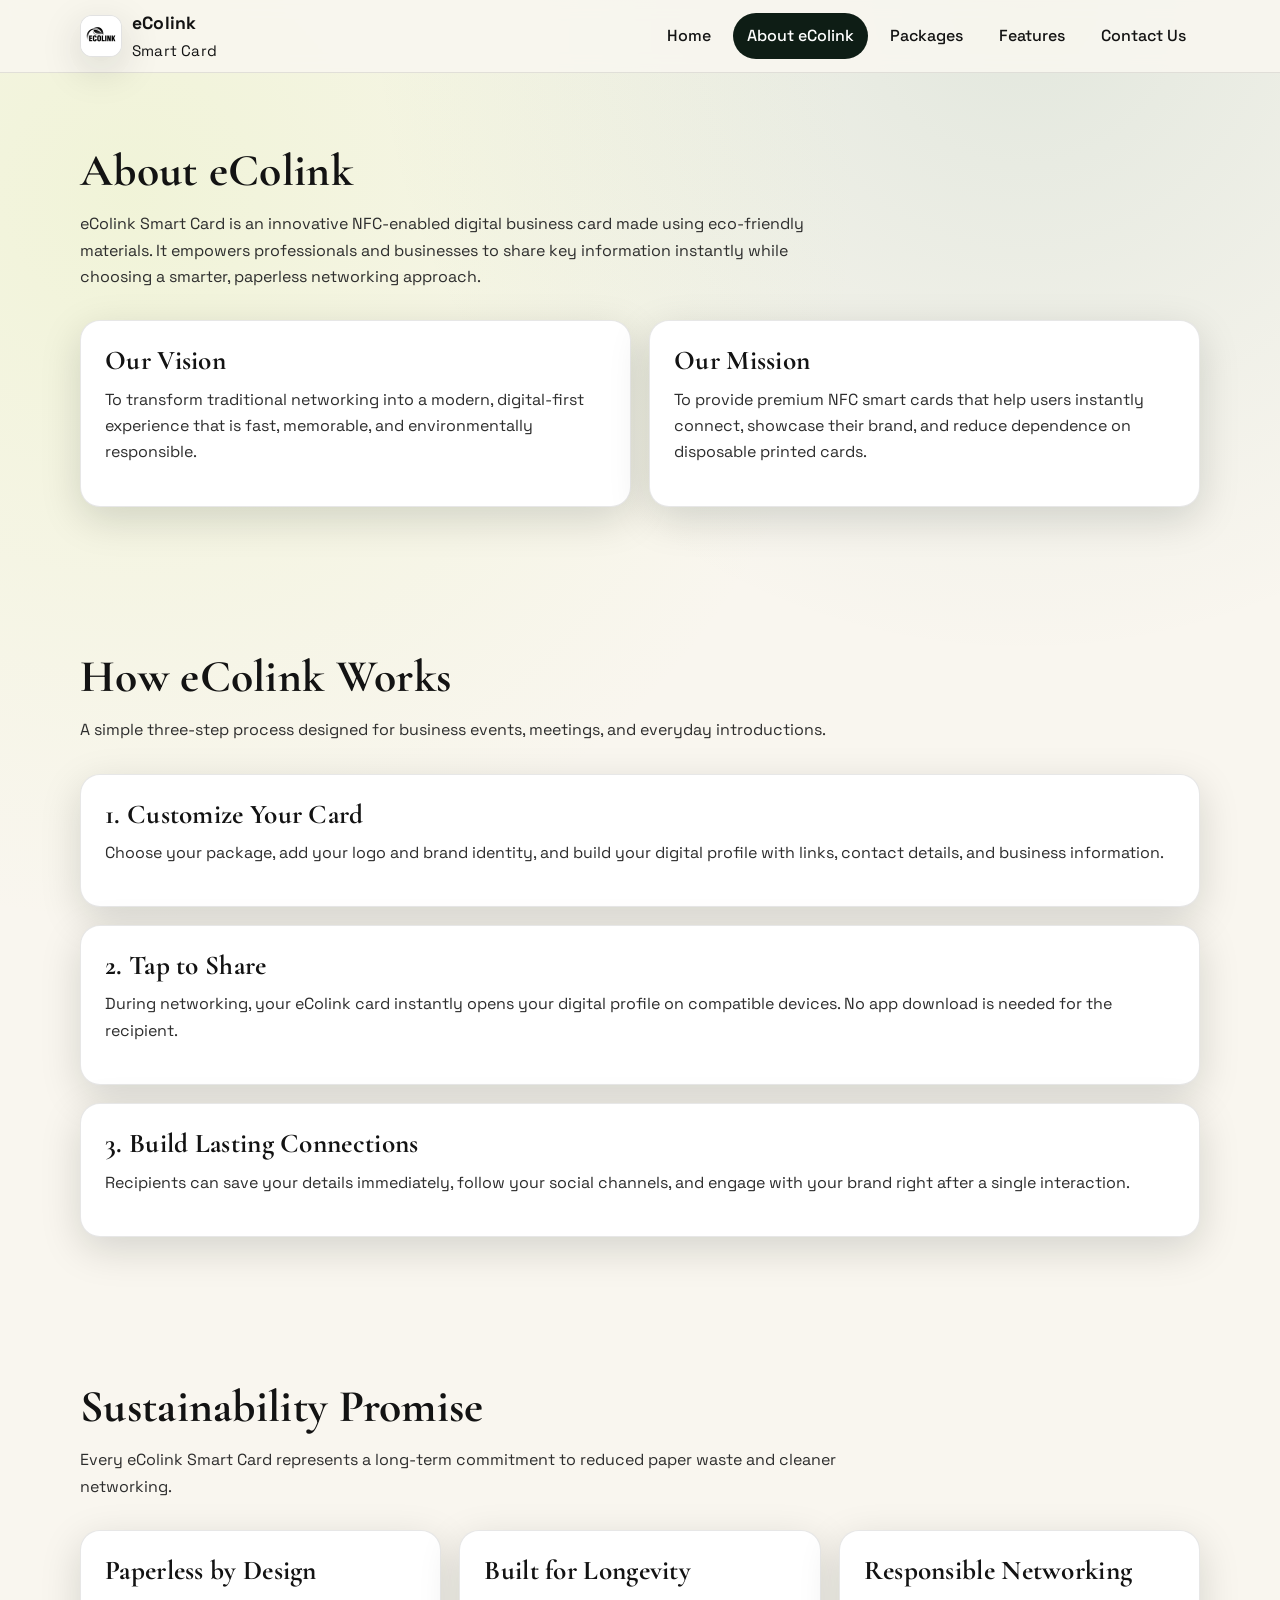
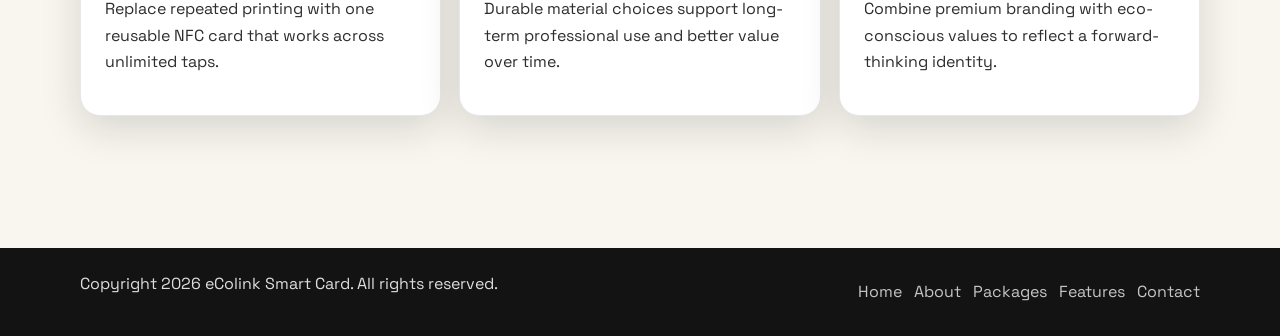
==== about.html @ d2e942c2 "Initial eColink Smart Card website" ====
<!doctype html>
<html lang="en">
<head>
  <meta charset="UTF-8">
  <meta name="viewport" content="width=device-width, initial-scale=1.0">
  <title>About eColink Smart Card</title>
  <meta name="description" content="Learn how eColink Smart Card combines NFC innovation, professional branding, and eco-conscious design.">
  <link rel="preconnect" href="https://fonts.googleapis.com">
  <link rel="preconnect" href="https://fonts.gstatic.com" crossorigin>
  <link href="https://fonts.googleapis.com/css2?family=Cormorant+Garamond:wght@500;600;700&family=Space+Grotesk:wght@400;500;600;700&display=swap" rel="stylesheet">
  <link rel="stylesheet" href="styles.css">
  <script src="script.js" defer></script>
</head>
<body data-page="about">
  <header class="site-header">
    <div class="container nav-wrap">
      <a class="brand" href="index.html">
        <img class="brand-mark" src="images/Logo.jpeg" alt="eColink logo">
        <span class="brand-text"><strong>eColink</strong> Smart Card</span>
      </a>
      <button class="menu-toggle" type="button" aria-expanded="false" aria-controls="site-nav">Menu</button>
      <nav class="site-nav" id="site-nav" aria-label="Main navigation">
        <a href="index.html" data-page-link="home">Home</a>
        <a href="about.html" data-page-link="about">About eColink</a>
        <a href="packages.html" data-page-link="packages">Packages</a>
        <a href="features.html" data-page-link="features">Features</a>
        <a href="contact.html" data-page-link="contact">Contact Us</a>
      </nav>
    </div>
  </header>

  <main>
    <section class="section">
      <div class="container">
        <h1 class="section-title reveal">About eColink</h1>
        <p class="section-subtitle reveal">
          eColink Smart Card is an innovative NFC-enabled digital business card made using eco-friendly materials.
          It empowers professionals and businesses to share key information instantly while choosing a smarter,
          paperless networking approach.
        </p>

        <div class="grid grid-2 stagger">
          <article class="info-card">
            <h3>Our Vision</h3>
            <p>
              To transform traditional networking into a modern, digital-first experience that is fast,
              memorable, and environmentally responsible.
            </p>
          </article>
          <article class="info-card">
            <h3>Our Mission</h3>
            <p>
              To provide premium NFC smart cards that help users instantly connect, showcase their brand,
              and reduce dependence on disposable printed cards.
            </p>
          </article>
        </div>
      </div>
    </section>

    <section class="section">
      <div class="container">
        <h2 class="section-title reveal">How eColink Works</h2>
        <p class="section-subtitle reveal">
          A simple three-step process designed for business events, meetings, and everyday introductions.
        </p>
        <div class="grid stagger">
          <article class="panel">
            <h3>1. Customize Your Card</h3>
            <p>
              Choose your package, add your logo and brand identity, and build your digital profile with links,
              contact details, and business information.
            </p>
          </article>
          <article class="panel">
            <h3>2. Tap to Share</h3>
            <p>
              During networking, your eColink card instantly opens your digital profile on compatible devices.
              No app download is needed for the recipient.
            </p>
          </article>
          <article class="panel">
            <h3>3. Build Lasting Connections</h3>
            <p>
              Recipients can save your details immediately, follow your social channels, and engage with your
              brand right after a single interaction.
            </p>
          </article>
        </div>
      </div>
    </section>

    <section class="section">
      <div class="container">
        <h2 class="section-title reveal">Sustainability Promise</h2>
        <p class="section-subtitle reveal">
          Every eColink Smart Card represents a long-term commitment to reduced paper waste and cleaner networking.
        </p>
        <div class="grid grid-3 stagger">
          <article class="value-card">
            <h3>Paperless by Design</h3>
            <p>Replace repeated printing with one reusable NFC card that works across unlimited taps.</p>
          </article>
          <article class="value-card">
            <h3>Built for Longevity</h3>
            <p>Durable material choices support long-term professional use and better value over time.</p>
          </article>
          <article class="value-card">
            <h3>Responsible Networking</h3>
            <p>Combine premium branding with eco-conscious values to reflect a forward-thinking identity.</p>
          </article>
        </div>
      </div>
    </section>
  </main>

  <footer class="site-footer">
    <div class="container footer-inner">
      <p>Copyright <span data-year></span> eColink Smart Card. All rights reserved.</p>
      <nav class="footer-nav" aria-label="Footer links">
        <a href="index.html">Home</a>
        <a href="about.html">About</a>
        <a href="packages.html">Packages</a>
        <a href="features.html">Features</a>
        <a href="contact.html">Contact</a>
      </nav>
    </div>
  </footer>
</body>
</html>
---- styles.css ----
:root {
  --forest-900: #0e1d15;
  --forest-800: #143025;
  --forest-700: #1f4b37;
  --forest-500: #3e7d5f;
  --sage-300: #b8d1b9;
  --cream-100: #f9f6ef;
  --cream-200: #f2ebdd;
  --charcoal-900: #131313;
  --charcoal-700: #2d2d2d;
  --wood-500: #8a5a34;
  --wood-400: #b17a4a;
  --wood-300: #d1a471;
  --leaf-accent: #cae86f;
  --white: #ffffff;
  --shadow-soft: 0 12px 40px rgba(10, 20, 15, 0.15);
  --shadow-strong: 0 18px 48px rgba(10, 20, 15, 0.3);
  --radius-lg: 20px;
  --radius-md: 14px;
  --radius-sm: 10px;
}

* {
  box-sizing: border-box;
}

html,
body {
  margin: 0;
  padding: 0;
  scroll-behavior: smooth;
}

body {
  font-family: "Space Grotesk", "Segoe UI", Tahoma, sans-serif;
  color: var(--charcoal-900);
  line-height: 1.65;
  background:
    radial-gradient(circle at 10% 10%, rgba(202, 232, 111, 0.18), transparent 35%),
    radial-gradient(circle at 80% 0%, rgba(62, 125, 95, 0.12), transparent 30%),
    var(--cream-100);
}

h1,
h2,
h3,
h4 {
  font-family: "Cormorant Garamond", Georgia, serif;
  letter-spacing: 0.3px;
  margin: 0 0 0.6rem;
  line-height: 1.15;
}

p {
  margin: 0 0 1rem;
}

a {
  color: inherit;
  text-decoration: none;
}

img {
  max-width: 100%;
  display: block;
}

.container {
  width: min(1120px, 92vw);
  margin: 0 auto;
}

.section {
  padding: 72px 0;
}

.section-title {
  font-size: clamp(2rem, 1.4rem + 1.8vw, 3rem);
  margin-bottom: 14px;
}

.section-subtitle {
  max-width: 760px;
  color: var(--charcoal-700);
  margin-bottom: 30px;
}

.wood-grain {
  background:
    linear-gradient(120deg, rgba(255, 255, 255, 0.12), rgba(255, 255, 255, 0)),
    repeating-linear-gradient(
      14deg,
      rgba(110, 68, 38, 0.35) 0,
      rgba(110, 68, 38, 0.35) 2px,
      rgba(146, 97, 55, 0.2) 2px,
      rgba(146, 97, 55, 0.2) 6px
    ),
    linear-gradient(130deg, var(--wood-500), var(--wood-300));
}

.site-header {
  position: sticky;
  top: 0;
  z-index: 100;
  -webkit-backdrop-filter: blur(8px);
  backdrop-filter: blur(8px);
  background: rgba(249, 246, 239, 0.88);
  border-bottom: 1px solid rgba(19, 19, 19, 0.1);
}

.nav-wrap {
  display: flex;
  align-items: center;
  justify-content: space-between;
  min-height: 72px;
  gap: 16px;
}

.brand {
  display: inline-flex;
  align-items: center;
  gap: 10px;
  min-width: 0;
}

.brand-mark {
  display: block;
  width: 42px;
  height: 42px;
  object-fit: cover;
  border-radius: 12px;
  border: 1px solid rgba(19, 19, 19, 0.12);
  background: var(--white);
  box-shadow: var(--shadow-soft);
}

.brand-text {
  font-size: 0.95rem;
  letter-spacing: 0.2px;
}

.brand-text strong {
  display: block;
  font-size: 1.1rem;
}

.menu-toggle {
  border: 1px solid rgba(19, 19, 19, 0.2);
  background: var(--white);
  border-radius: 999px;
  padding: 9px 14px;
  font-weight: 600;
  display: none;
}

.site-nav {
  display: flex;
  align-items: center;
  gap: 8px;
}

.site-nav a {
  padding: 10px 14px;
  border-radius: 999px;
  font-weight: 500;
  transition: background-color 0.2s ease, color 0.2s ease;
}

.site-nav a:hover,
.site-nav a.is-active {
  background: var(--forest-900);
  color: var(--white);
}

.hero {
  position: relative;
  overflow: hidden;
  padding: 96px 0 80px;
}

.hero::before {
  content: "";
  position: absolute;
  inset: 8% -15% auto;
  height: 380px;
  background: radial-gradient(circle, rgba(202, 232, 111, 0.28), rgba(202, 232, 111, 0));
  pointer-events: none;
}

.hero-grid {
  position: relative;
  z-index: 1;
  display: grid;
  grid-template-columns: 1.1fr 0.9fr;
  gap: 40px;
  align-items: center;
}

.badge {
  display: inline-flex;
  gap: 8px;
  align-items: center;
  border: 1px solid rgba(19, 19, 19, 0.2);
  border-radius: 999px;
  padding: 7px 14px;
  background: rgba(255, 255, 255, 0.8);
  font-size: 0.82rem;
  letter-spacing: 0.5px;
  text-transform: uppercase;
}

.hero h1 {
  font-size: clamp(2.8rem, 2rem + 2.6vw, 4.8rem);
  margin: 16px 0 16px;
}

.hero p {
  max-width: 58ch;
  color: var(--charcoal-700);
}

.hero-points {
  display: flex;
  flex-wrap: wrap;
  gap: 10px;
  margin: 22px 0 28px;
  padding: 0;
  list-style: none;
}

.hero-points li {
  background: var(--white);
  border: 1px solid rgba(19, 19, 19, 0.13);
  border-radius: 999px;
  padding: 10px 14px;
  font-size: 0.9rem;
}

.hero-actions {
  display: flex;
  flex-wrap: wrap;
  gap: 12px;
}

.btn {
  display: inline-flex;
  align-items: center;
  justify-content: center;
  min-height: 46px;
  border-radius: 999px;
  padding: 0 22px;
  font-weight: 700;
  font-size: 0.95rem;
  border: 1px solid transparent;
  transition: transform 0.2s ease, box-shadow 0.2s ease, background-color 0.2s ease;
}

.btn:hover {
  transform: translateY(-2px);
}

.btn-primary {
  background: linear-gradient(135deg, var(--forest-700), var(--forest-900));
  color: var(--white);
  box-shadow: var(--shadow-soft);
}

.btn-secondary {
  background: var(--white);
  border-color: rgba(19, 19, 19, 0.22);
}

.hero-card-wrap {
  perspective: 1100px;
}

.hero-card {
  position: relative;
  margin-left: auto;
  width: min(460px, 92%);
  border-radius: 22px;
  padding: 26px;
  color: var(--white);
  transform: rotateY(-10deg) rotateX(5deg);
  box-shadow: var(--shadow-strong);
  overflow: hidden;
}

.hero-card::after {
  content: "";
  position: absolute;
  width: 170px;
  height: 170px;
  border-radius: 50%;
  background: rgba(255, 255, 255, 0.18);
  top: -65px;
  right: -40px;
}

.hero-card h3 {
  font-size: 2rem;
}

.hero-card p {
  color: rgba(255, 255, 255, 0.9);
}

.hero-card .chip {
  margin-top: 22px;
  display: inline-block;
  border: 1px solid rgba(255, 255, 255, 0.45);
  border-radius: 999px;
  padding: 7px 12px;
  font-size: 0.78rem;
  letter-spacing: 1px;
  text-transform: uppercase;
}

.grid {
  display: grid;
  gap: 18px;
}

.grid-2 {
  grid-template-columns: repeat(2, minmax(0, 1fr));
}

.grid-3 {
  grid-template-columns: repeat(3, minmax(0, 1fr));
}

.feature-card,
.value-card,
.package-card,
.info-card,
.panel {
  background: var(--white);
  border: 1px solid rgba(19, 19, 19, 0.1);
  border-radius: var(--radius-lg);
  padding: 24px;
  box-shadow: var(--shadow-soft);
}

.feature-card h3,
.value-card h3,
.package-card h3,
.info-card h3,
.panel h3 {
  font-size: 1.7rem;
  margin-bottom: 10px;
}

.feature-card p,
.value-card p,
.package-card p,
.info-card p,
.panel p {
  color: var(--charcoal-700);
}

.feature-tag {
  display: inline-block;
  margin-bottom: 14px;
  background: var(--cream-200);
  border-radius: 999px;
  padding: 5px 12px;
  font-size: 0.76rem;
  text-transform: uppercase;
  letter-spacing: 1px;
}

.package-card {
  position: relative;
}

.package-card.highlight {
  background: linear-gradient(165deg, rgba(31, 75, 55, 0.07), rgba(202, 232, 111, 0.16));
  border-color: rgba(31, 75, 55, 0.35);
}

.package-card .price {
  font-size: clamp(2rem, 1.6rem + 1.2vw, 2.8rem);
  font-family: "Cormorant Garamond", Georgia, serif;
  margin-bottom: 14px;
}

.package-card ul,
.check-list {
  margin: 0;
  padding-left: 18px;
}

.package-card li,
.check-list li {
  margin-bottom: 8px;
}

.price-note {
  font-size: 0.86rem;
  color: var(--charcoal-700);
  margin-top: 12px;
}

.why-grid {
  display: grid;
  grid-template-columns: 1.1fr 0.9fr;
  gap: 24px;
  align-items: stretch;
}

.accent-panel {
  background:
    radial-gradient(circle at 70% 20%, rgba(202, 232, 111, 0.25), transparent 40%),
    linear-gradient(140deg, var(--forest-900), var(--forest-700));
  color: var(--white);
}

.accent-panel p {
  color: rgba(255, 255, 255, 0.92);
}

.accent-panel .btn-secondary {
  background: rgba(255, 255, 255, 0.12);
  border-color: rgba(255, 255, 255, 0.42);
  color: var(--white);
}

.panel-wood-contrast {
  color: var(--white);
}

.panel-wood-contrast p {
  color: rgba(255, 255, 255, 0.92);
}

.panel-wood-contrast .btn {
  margin-top: 10px;
}

.contact-button-note {
  margin-top: 16px;
}

.compare-table {
  width: 100%;
  border-collapse: collapse;
  overflow: hidden;
  border-radius: var(--radius-md);
  border: 1px solid rgba(19, 19, 19, 0.12);
  background: var(--white);
  box-shadow: var(--shadow-soft);
}

.compare-table th,
.compare-table td {
  padding: 14px;
  text-align: left;
  border-bottom: 1px solid rgba(19, 19, 19, 0.08);
}

.compare-table th {
  background: var(--forest-900);
  color: var(--white);
  font-family: "Space Grotesk", sans-serif;
  font-size: 0.92rem;
}

.compare-table tr:last-child td {
  border-bottom: none;
}

.form-layout {
  display: grid;
  grid-template-columns: 1fr 0.95fr;
  gap: 26px;
}

.contact-list {
  list-style: none;
  margin: 16px 0 0;
  padding: 0;
}

.contact-list li {
  margin-bottom: 10px;
}

form {
  display: grid;
  gap: 14px;
}

.form-row {
  display: grid;
  gap: 6px;
}

label {
  font-size: 0.9rem;
  font-weight: 600;
}

input,
select,
textarea {
  font: inherit;
  border: 1px solid rgba(19, 19, 19, 0.2);
  border-radius: 10px;
  padding: 11px 12px;
  background: #fff;
}

input:focus,
select:focus,
textarea:focus {
  border-color: var(--forest-700);
  outline: 2px solid rgba(31, 75, 55, 0.14);
  outline-offset: 1px;
}

textarea {
  min-height: 120px;
  resize: vertical;
}

.form-message {
  margin-top: 6px;
  font-size: 0.9rem;
  color: var(--forest-700);
  min-height: 1.2em;
}

.site-footer {
  background: var(--charcoal-900);
  color: rgba(255, 255, 255, 0.86);
  margin-top: 60px;
}

.footer-inner {
  min-height: 88px;
  display: flex;
  align-items: center;
  justify-content: space-between;
  gap: 16px;
  flex-wrap: wrap;
}

.footer-nav {
  display: flex;
  flex-wrap: wrap;
  gap: 12px;
}

.footer-nav a {
  opacity: 0.88;
}

.footer-nav a:hover {
  opacity: 1;
}

.reveal {
  opacity: 0;
  transform: translateY(20px);
  transition: opacity 0.6s ease, transform 0.6s ease;
}

.reveal.in-view {
  opacity: 1;
  transform: translateY(0);
}

.stagger > * {
  opacity: 0;
  transform: translateY(16px);
  transition: opacity 0.5s ease, transform 0.5s ease;
}

.stagger.in-view > * {
  opacity: 1;
  transform: translateY(0);
}

.stagger.in-view > *:nth-child(2) {
  transition-delay: 0.08s;
}

.stagger.in-view > *:nth-child(3) {
  transition-delay: 0.16s;
}

.stagger.in-view > *:nth-child(4) {
  transition-delay: 0.24s;
}

@media (max-width: 960px) {
  .hero-grid,
  .why-grid,
  .form-layout,
  .grid-3 {
    grid-template-columns: 1fr;
  }

  .hero-card {
    margin: 0;
    width: 100%;
    transform: none;
  }

  .section {
    padding: 60px 0;
  }
}

@media (max-width: 760px) {
  .menu-toggle {
    display: inline-flex;
  }

  .site-nav {
    position: absolute;
    top: 72px;
    right: 4vw;
    left: 4vw;
    background: var(--white);
    border: 1px solid rgba(19, 19, 19, 0.12);
    border-radius: 14px;
    box-shadow: var(--shadow-soft);
    padding: 10px;
    flex-direction: column;
    align-items: stretch;
    opacity: 0;
    pointer-events: none;
    transform: translateY(-8px);
    transition: opacity 0.25s ease, transform 0.25s ease;
  }

  .site-nav.open {
    opacity: 1;
    pointer-events: all;
    transform: translateY(0);
  }

  .site-nav a {
    border-radius: 10px;
    text-align: center;
  }

  .hero {
    padding-top: 78px;
  }
}
@import url('https://fonts.googleapis.com/css2?family=Cormorant+Garamond:wght@500;600;700&family=Space+Grotesk:wght@400;500;600;700&display=swap');
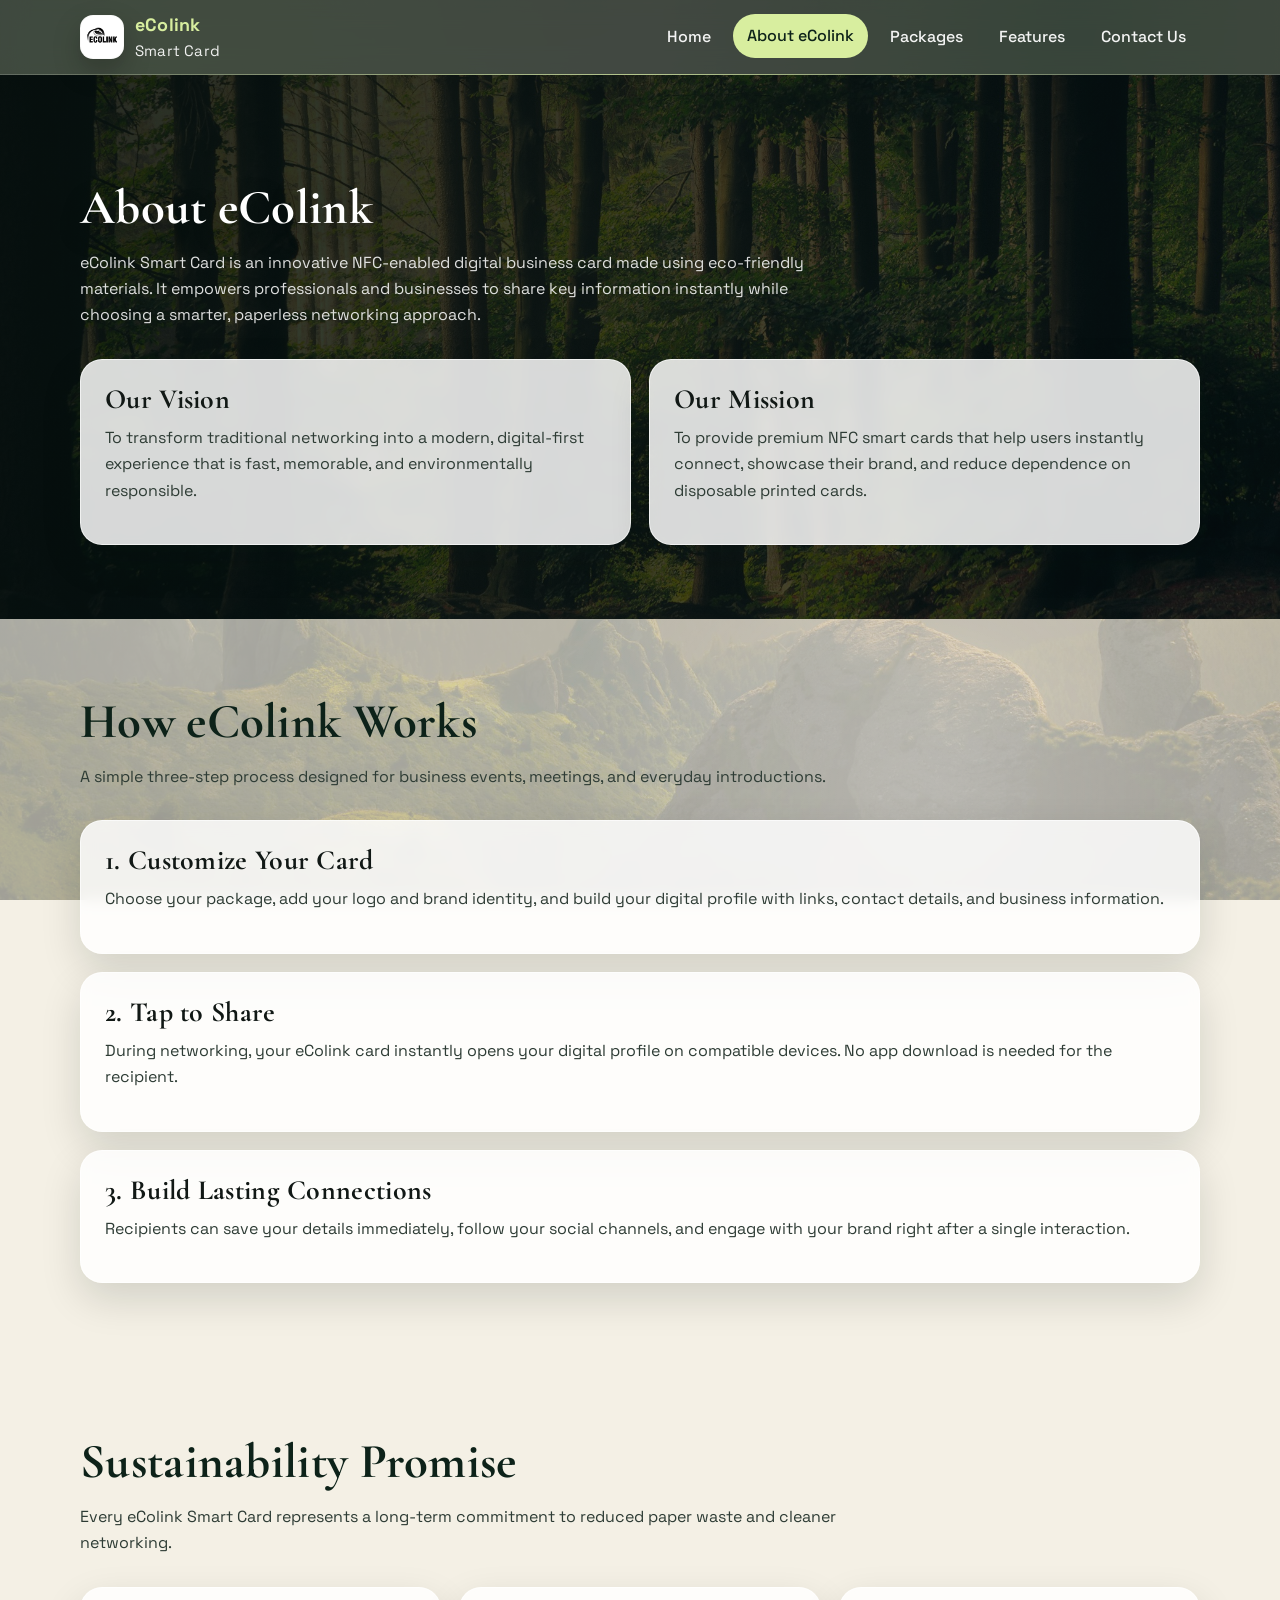
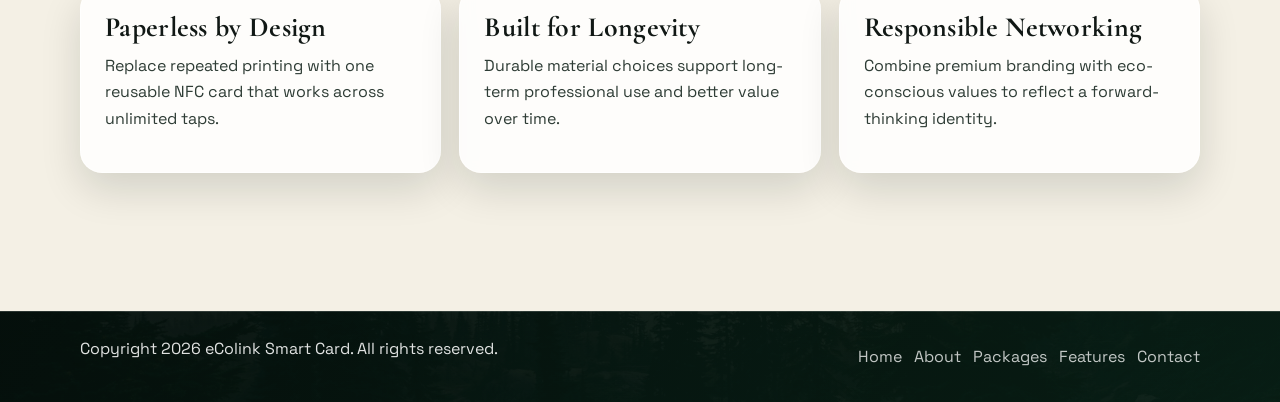
==== commit b998bd65: "Add visual redesign and GitHub Pages deploy workflow" ====
--- a/about.html
+++ b/about.html
@@ -30,7 +30,7 @@
   </header>
 
   <main>
-    <section class="section">
+    <section class="section page-intro">
       <div class="container">
         <h1 class="section-title reveal">About eColink</h1>
         <p class="section-subtitle reveal">
--- a/styles.css
+++ b/styles.css
@@ -1,23 +1,24 @@
 :root {
-  --forest-900: #0e1d15;
-  --forest-800: #143025;
-  --forest-700: #1f4b37;
-  --forest-500: #3e7d5f;
-  --sage-300: #b8d1b9;
-  --cream-100: #f9f6ef;
-  --cream-200: #f2ebdd;
-  --charcoal-900: #131313;
-  --charcoal-700: #2d2d2d;
-  --wood-500: #8a5a34;
-  --wood-400: #b17a4a;
-  --wood-300: #d1a471;
-  --leaf-accent: #cae86f;
+  --forest-950: #07140f;
+  --forest-900: #0d2219;
+  --forest-850: #123224;
+  --forest-700: #246246;
+  --forest-500: #3c8a62;
+  --leaf-300: #d8ee9f;
+  --cream-100: #f4f0e5;
+  --cream-200: #ece3d0;
+  --charcoal-900: #111815;
+  --charcoal-700: #2e3c35;
   --white: #ffffff;
-  --shadow-soft: 0 12px 40px rgba(10, 20, 15, 0.15);
-  --shadow-strong: 0 18px 48px rgba(10, 20, 15, 0.3);
-  --radius-lg: 20px;
-  --radius-md: 14px;
-  --radius-sm: 10px;
+  --glass-light: rgba(255, 255, 255, 0.84);
+  --glass-light-strong: rgba(255, 255, 255, 0.92);
+  --glass-dark: rgba(8, 20, 15, 0.74);
+  --shadow-soft: 0 16px 40px rgba(6, 20, 14, 0.14);
+  --shadow-medium: 0 18px 50px rgba(6, 20, 14, 0.22);
+  --shadow-strong: 0 26px 70px rgba(6, 20, 14, 0.32);
+  --radius-lg: 22px;
+  --radius-md: 16px;
+  --radius-sm: 11px;
 }
 
 * {
@@ -35,10 +36,33 @@
   font-family: "Space Grotesk", "Segoe UI", Tahoma, sans-serif;
   color: var(--charcoal-900);
   line-height: 1.65;
+  background: var(--cream-100);
+  min-height: 100vh;
+  position: relative;
+  isolation: isolate;
+  overflow-x: hidden;
+}
+
+body::before {
+  content: "";
+  position: fixed;
+  inset: 0;
+  z-index: -2;
   background:
-    radial-gradient(circle at 10% 10%, rgba(202, 232, 111, 0.18), transparent 35%),
-    radial-gradient(circle at 80% 0%, rgba(62, 125, 95, 0.12), transparent 30%),
-    var(--cream-100);
+    linear-gradient(120deg, rgba(9, 20, 14, 0.54), rgba(9, 20, 14, 0.22)),
+    url("images/bg-body.jpg") center / cover no-repeat;
+  opacity: 0.35;
+}
+
+body::after {
+  content: "";
+  position: fixed;
+  inset: 0;
+  z-index: -1;
+  background:
+    radial-gradient(circle at 12% 12%, rgba(216, 238, 159, 0.36), transparent 34%),
+    radial-gradient(circle at 84% 4%, rgba(60, 138, 98, 0.26), transparent 30%),
+    radial-gradient(circle at 72% 88%, rgba(255, 255, 255, 0.22), transparent 32%);
 }
 
 h1,
@@ -47,8 +71,8 @@
 h4 {
   font-family: "Cormorant Garamond", Georgia, serif;
   letter-spacing: 0.3px;
-  margin: 0 0 0.6rem;
-  line-height: 1.15;
+  margin: 0 0 0.58rem;
+  line-height: 1.12;
 }
 
 p {
@@ -65,18 +89,23 @@
   display: block;
 }
 
+main {
+  position: relative;
+}
+
 .container {
   width: min(1120px, 92vw);
   margin: 0 auto;
 }
 
 .section {
-  padding: 72px 0;
+  padding: 76px 0;
 }
 
 .section-title {
-  font-size: clamp(2rem, 1.4rem + 1.8vw, 3rem);
+  font-size: clamp(2.1rem, 1.45rem + 2vw, 3.2rem);
   margin-bottom: 14px;
+  color: var(--forest-900);
 }
 
 .section-subtitle {
@@ -85,68 +114,68 @@
   margin-bottom: 30px;
 }
 
-.wood-grain {
-  background:
-    linear-gradient(120deg, rgba(255, 255, 255, 0.12), rgba(255, 255, 255, 0)),
-    repeating-linear-gradient(
-      14deg,
-      rgba(110, 68, 38, 0.35) 0,
-      rgba(110, 68, 38, 0.35) 2px,
-      rgba(146, 97, 55, 0.2) 2px,
-      rgba(146, 97, 55, 0.2) 6px
-    ),
-    linear-gradient(130deg, var(--wood-500), var(--wood-300));
-}
-
 .site-header {
   position: sticky;
   top: 0;
-  z-index: 100;
-  -webkit-backdrop-filter: blur(8px);
-  backdrop-filter: blur(8px);
-  background: rgba(249, 246, 239, 0.88);
-  border-bottom: 1px solid rgba(19, 19, 19, 0.1);
+  z-index: 120;
+  -webkit-backdrop-filter: blur(12px);
+  backdrop-filter: blur(12px);
+  background: rgba(7, 19, 14, 0.68);
+  border-bottom: 1px solid rgba(255, 255, 255, 0.18);
+}
+
+.site-header::after {
+  content: "";
+  position: absolute;
+  left: 0;
+  right: 0;
+  bottom: -1px;
+  height: 1px;
+  background: linear-gradient(90deg, transparent, rgba(216, 238, 159, 0.7), transparent);
 }
 
 .nav-wrap {
+  position: relative;
   display: flex;
   align-items: center;
   justify-content: space-between;
-  min-height: 72px;
+  min-height: 74px;
   gap: 16px;
 }
 
 .brand {
   display: inline-flex;
   align-items: center;
-  gap: 10px;
+  gap: 11px;
   min-width: 0;
 }
 
 .brand-mark {
-  display: block;
-  width: 42px;
-  height: 42px;
+  width: 44px;
+  height: 44px;
   object-fit: cover;
-  border-radius: 12px;
-  border: 1px solid rgba(19, 19, 19, 0.12);
-  background: var(--white);
-  box-shadow: var(--shadow-soft);
+  border-radius: 13px;
+  border: 1px solid rgba(255, 255, 255, 0.42);
+  background: rgba(255, 255, 255, 0.95);
+  box-shadow: 0 12px 28px rgba(0, 0, 0, 0.24);
 }
 
 .brand-text {
-  font-size: 0.95rem;
+  color: rgba(255, 255, 255, 0.92);
+  font-size: 0.94rem;
   letter-spacing: 0.2px;
 }
 
 .brand-text strong {
   display: block;
-  font-size: 1.1rem;
+  font-size: 1.12rem;
+  color: var(--leaf-300);
 }
 
 .menu-toggle {
-  border: 1px solid rgba(19, 19, 19, 0.2);
-  background: var(--white);
+  border: 1px solid rgba(255, 255, 255, 0.36);
+  background: rgba(255, 255, 255, 0.18);
+  color: var(--white);
   border-radius: 999px;
   padding: 9px 14px;
   font-weight: 600;
@@ -160,30 +189,46 @@
 }
 
 .site-nav a {
-  padding: 10px 14px;
+  color: rgba(255, 255, 255, 0.94);
+  padding: 9px 14px;
   border-radius: 999px;
   font-weight: 500;
-  transition: background-color 0.2s ease, color 0.2s ease;
+  transition: background-color 0.25s ease, color 0.25s ease, transform 0.25s ease;
 }
 
 .site-nav a:hover,
 .site-nav a.is-active {
-  background: var(--forest-900);
-  color: var(--white);
+  background: var(--leaf-300);
+  color: var(--forest-900);
+  transform: translateY(-1px);
 }
 
 .hero {
   position: relative;
   overflow: hidden;
-  padding: 96px 0 80px;
+  min-height: calc(100vh - 74px);
+  display: flex;
+  align-items: center;
+  padding: 116px 0 92px;
 }
 
 .hero::before {
   content: "";
   position: absolute;
-  inset: 8% -15% auto;
-  height: 380px;
-  background: radial-gradient(circle, rgba(202, 232, 111, 0.28), rgba(202, 232, 111, 0));
+  inset: 0;
+  background:
+    linear-gradient(108deg, rgba(6, 16, 12, 0.9) 0%, rgba(6, 16, 12, 0.74) 46%, rgba(6, 16, 12, 0.45) 100%),
+    url("images/bg-hero.jpg") center / cover no-repeat;
+  transform: scale(1.02);
+}
+
+.hero::after {
+  content: "";
+  position: absolute;
+  inset: 0;
+  background:
+    radial-gradient(circle at 80% 8%, rgba(216, 238, 159, 0.44), transparent 28%),
+    radial-gradient(circle at 17% 85%, rgba(36, 98, 70, 0.38), transparent 32%);
   pointer-events: none;
 }
 
@@ -191,32 +236,33 @@
   position: relative;
   z-index: 1;
   display: grid;
-  grid-template-columns: 1.1fr 0.9fr;
-  gap: 40px;
+  grid-template-columns: 1.12fr 0.88fr;
+  gap: 42px;
   align-items: center;
 }
 
 .badge {
   display: inline-flex;
-  gap: 8px;
   align-items: center;
-  border: 1px solid rgba(19, 19, 19, 0.2);
+  border: 1px solid rgba(255, 255, 255, 0.38);
   border-radius: 999px;
   padding: 7px 14px;
-  background: rgba(255, 255, 255, 0.8);
+  background: rgba(255, 255, 255, 0.1);
+  color: rgba(255, 255, 255, 0.92);
   font-size: 0.82rem;
-  letter-spacing: 0.5px;
+  letter-spacing: 0.6px;
   text-transform: uppercase;
 }
 
 .hero h1 {
-  font-size: clamp(2.8rem, 2rem + 2.6vw, 4.8rem);
+  font-size: clamp(2.9rem, 2rem + 2.8vw, 5rem);
   margin: 16px 0 16px;
+  color: var(--white);
 }
 
 .hero p {
-  max-width: 58ch;
-  color: var(--charcoal-700);
+  max-width: 60ch;
+  color: rgba(255, 255, 255, 0.86);
 }
 
 .hero-points {
@@ -229,8 +275,9 @@
 }
 
 .hero-points li {
-  background: var(--white);
-  border: 1px solid rgba(19, 19, 19, 0.13);
+  background: rgba(255, 255, 255, 0.12);
+  border: 1px solid rgba(255, 255, 255, 0.3);
+  color: rgba(255, 255, 255, 0.9);
   border-radius: 999px;
   padding: 10px 14px;
   font-size: 0.9rem;
@@ -248,11 +295,11 @@
   justify-content: center;
   min-height: 46px;
   border-radius: 999px;
-  padding: 0 22px;
+  padding: 0 23px;
   font-weight: 700;
-  font-size: 0.95rem;
+  font-size: 0.94rem;
   border: 1px solid transparent;
-  transition: transform 0.2s ease, box-shadow 0.2s ease, background-color 0.2s ease;
+  transition: transform 0.24s ease, box-shadow 0.24s ease, background-color 0.24s ease, color 0.24s ease;
 }
 
 .btn:hover {
@@ -260,41 +307,57 @@
 }
 
 .btn-primary {
-  background: linear-gradient(135deg, var(--forest-700), var(--forest-900));
+  background: linear-gradient(135deg, #3b8b63, #1f4c37);
   color: var(--white);
   box-shadow: var(--shadow-soft);
 }
 
+.btn-primary:hover {
+  box-shadow: var(--shadow-medium);
+}
+
 .btn-secondary {
+  background: var(--glass-light-strong);
+  color: var(--forest-900);
+  border-color: rgba(255, 255, 255, 0.9);
+}
+
+.btn-secondary:hover {
   background: var(--white);
-  border-color: rgba(19, 19, 19, 0.22);
 }
 
 .hero-card-wrap {
-  perspective: 1100px;
+  perspective: 1200px;
+}
+
+.wood-grain {
+  background:
+    linear-gradient(130deg, rgba(18, 11, 7, 0.5), rgba(18, 11, 7, 0.28)),
+    url("images/bg-wood.jpg") center / cover no-repeat;
 }
 
 .hero-card {
   position: relative;
   margin-left: auto;
   width: min(460px, 92%);
-  border-radius: 22px;
+  border-radius: 24px;
   padding: 26px;
   color: var(--white);
-  transform: rotateY(-10deg) rotateX(5deg);
+  transform: rotateY(-9deg) rotateX(5deg);
   box-shadow: var(--shadow-strong);
   overflow: hidden;
+  animation: heroFloat 7s ease-in-out infinite;
 }
 
 .hero-card::after {
   content: "";
   position: absolute;
-  width: 170px;
-  height: 170px;
+  width: 180px;
+  height: 180px;
   border-radius: 50%;
   background: rgba(255, 255, 255, 0.18);
-  top: -65px;
-  right: -40px;
+  top: -68px;
+  right: -44px;
 }
 
 .hero-card h3 {
@@ -302,13 +365,13 @@
 }
 
 .hero-card p {
-  color: rgba(255, 255, 255, 0.9);
+  color: rgba(255, 255, 255, 0.92);
 }
 
 .hero-card .chip {
   margin-top: 22px;
   display: inline-block;
-  border: 1px solid rgba(255, 255, 255, 0.45);
+  border: 1px solid rgba(255, 255, 255, 0.5);
   border-radius: 999px;
   padding: 7px 12px;
   font-size: 0.78rem;
@@ -316,6 +379,62 @@
   text-transform: uppercase;
 }
 
+.page-intro {
+  position: relative;
+  overflow: hidden;
+  padding: 106px 0 74px;
+}
+
+.page-intro::before {
+  content: "";
+  position: absolute;
+  inset: 0;
+  background-size: cover;
+  background-position: center;
+  transform: scale(1.06);
+}
+
+.page-intro::after {
+  content: "";
+  position: absolute;
+  inset: 0;
+  background: linear-gradient(115deg, rgba(7, 16, 12, 0.88), rgba(7, 16, 12, 0.68));
+}
+
+body[data-page="about"] .page-intro::before {
+  background-image: url("images/bg-about.jpg");
+}
+
+body[data-page="features"] .page-intro::before {
+  background-image: url("images/bg-features.jpg");
+}
+
+body[data-page="packages"] .page-intro::before {
+  background-image: url("images/bg-packages.jpg");
+}
+
+body[data-page="contact"] .page-intro::before {
+  background-image: url("images/bg-contact.jpg");
+}
+
+.page-intro > .container {
+  position: relative;
+  z-index: 1;
+}
+
+.page-intro > .container > .section-title {
+  color: var(--white);
+  text-shadow: 0 10px 28px rgba(0, 0, 0, 0.35);
+}
+
+.page-intro > .container > .section-subtitle {
+  color: rgba(255, 255, 255, 0.86);
+}
+
+.page-intro .grid {
+  margin-top: 22px;
+}
+
 .grid {
   display: grid;
   gap: 18px;
@@ -334,11 +453,24 @@
 .package-card,
 .info-card,
 .panel {
-  background: var(--white);
-  border: 1px solid rgba(19, 19, 19, 0.1);
+  background: var(--glass-light);
+  -webkit-backdrop-filter: blur(7px);
+  backdrop-filter: blur(7px);
+  border: 1px solid rgba(255, 255, 255, 0.65);
   border-radius: var(--radius-lg);
   padding: 24px;
   box-shadow: var(--shadow-soft);
+  transition: transform 0.24s ease, box-shadow 0.24s ease, border-color 0.24s ease;
+}
+
+.feature-card:hover,
+.value-card:hover,
+.package-card:hover,
+.info-card:hover,
+.panel:hover {
+  transform: translateY(-5px);
+  box-shadow: var(--shadow-medium);
+  border-color: rgba(36, 98, 70, 0.35);
 }
 
 .feature-card h3,
@@ -346,7 +478,7 @@
 .package-card h3,
 .info-card h3,
 .panel h3 {
-  font-size: 1.7rem;
+  font-size: 1.74rem;
   margin-bottom: 10px;
 }
 
@@ -361,12 +493,14 @@
 .feature-tag {
   display: inline-block;
   margin-bottom: 14px;
-  background: var(--cream-200);
+  background: linear-gradient(135deg, rgba(216, 238, 159, 0.74), rgba(255, 255, 255, 0.82));
   border-radius: 999px;
   padding: 5px 12px;
-  font-size: 0.76rem;
+  font-size: 0.75rem;
   text-transform: uppercase;
   letter-spacing: 1px;
+  color: var(--forest-900);
+  font-weight: 700;
 }
 
 .package-card {
@@ -374,14 +508,16 @@
 }
 
 .package-card.highlight {
-  background: linear-gradient(165deg, rgba(31, 75, 55, 0.07), rgba(202, 232, 111, 0.16));
-  border-color: rgba(31, 75, 55, 0.35);
+  background:
+    linear-gradient(155deg, rgba(216, 238, 159, 0.5), rgba(255, 255, 255, 0.9));
+  border-color: rgba(36, 98, 70, 0.3);
 }
 
 .package-card .price {
   font-size: clamp(2rem, 1.6rem + 1.2vw, 2.8rem);
   font-family: "Cormorant Garamond", Georgia, serif;
   margin-bottom: 14px;
+  color: var(--forest-900);
 }
 
 .package-card ul,
@@ -396,7 +532,7 @@
 }
 
 .price-note {
-  font-size: 0.86rem;
+  font-size: 0.87rem;
   color: var(--charcoal-700);
   margin-top: 12px;
 }
@@ -410,8 +546,8 @@
 
 .accent-panel {
   background:
-    radial-gradient(circle at 70% 20%, rgba(202, 232, 111, 0.25), transparent 40%),
-    linear-gradient(140deg, var(--forest-900), var(--forest-700));
+    linear-gradient(130deg, rgba(8, 23, 17, 0.88), rgba(24, 84, 56, 0.82)),
+    url("images/bg-about.jpg") center / cover no-repeat;
   color: var(--white);
 }
 
@@ -420,7 +556,7 @@
 }
 
 .accent-panel .btn-secondary {
-  background: rgba(255, 255, 255, 0.12);
+  background: rgba(255, 255, 255, 0.16);
   border-color: rgba(255, 255, 255, 0.42);
   color: var(--white);
 }
@@ -439,6 +575,8 @@
 
 .contact-button-note {
   margin-top: 16px;
+  font-size: 0.92rem;
+  color: rgba(17, 24, 21, 0.75);
 }
 
 .compare-table {
@@ -446,8 +584,8 @@
   border-collapse: collapse;
   overflow: hidden;
   border-radius: var(--radius-md);
-  border: 1px solid rgba(19, 19, 19, 0.12);
-  background: var(--white);
+  border: 1px solid rgba(255, 255, 255, 0.7);
+  background: var(--glass-light-strong);
   box-shadow: var(--shadow-soft);
 }
 
@@ -455,11 +593,11 @@
 .compare-table td {
   padding: 14px;
   text-align: left;
-  border-bottom: 1px solid rgba(19, 19, 19, 0.08);
+  border-bottom: 1px solid rgba(17, 24, 21, 0.08);
 }
 
 .compare-table th {
-  background: var(--forest-900);
+  background: linear-gradient(130deg, #113124, #1f5b41);
   color: var(--white);
   font-family: "Space Grotesk", sans-serif;
   font-size: 0.92rem;
@@ -483,6 +621,19 @@
 
 .contact-list li {
   margin-bottom: 10px;
+  padding-left: 22px;
+  position: relative;
+}
+
+.contact-list li::before {
+  content: "";
+  position: absolute;
+  left: 0;
+  top: 10px;
+  width: 9px;
+  height: 9px;
+  border-radius: 50%;
+  background: var(--forest-500);
 }
 
 form {
@@ -498,23 +649,25 @@
 label {
   font-size: 0.9rem;
   font-weight: 600;
+  color: var(--charcoal-900);
 }
 
 input,
 select,
 textarea {
   font: inherit;
-  border: 1px solid rgba(19, 19, 19, 0.2);
+  border: 1px solid rgba(17, 24, 21, 0.2);
   border-radius: 10px;
   padding: 11px 12px;
-  background: #fff;
+  background: rgba(255, 255, 255, 0.92);
+  color: var(--charcoal-900);
 }
 
 input:focus,
 select:focus,
 textarea:focus {
-  border-color: var(--forest-700);
-  outline: 2px solid rgba(31, 75, 55, 0.14);
+  border-color: var(--forest-500);
+  outline: 2px solid rgba(36, 98, 70, 0.18);
   outline-offset: 1px;
 }
 
@@ -526,18 +679,21 @@
 .form-message {
   margin-top: 6px;
   font-size: 0.9rem;
-  color: var(--forest-700);
+  color: var(--forest-900);
   min-height: 1.2em;
 }
 
 .site-footer {
-  background: var(--charcoal-900);
-  color: rgba(255, 255, 255, 0.86);
-  margin-top: 60px;
+  background:
+    linear-gradient(120deg, rgba(5, 15, 11, 0.95), rgba(8, 28, 19, 0.95)),
+    url("images/bg-footer.jpg") center / cover no-repeat;
+  color: rgba(255, 255, 255, 0.88);
+  margin-top: 62px;
+  border-top: 1px solid rgba(255, 255, 255, 0.15);
 }
 
 .footer-inner {
-  min-height: 88px;
+  min-height: 90px;
   display: flex;
   align-items: center;
   justify-content: space-between;
@@ -552,7 +708,7 @@
 }
 
 .footer-nav a {
-  opacity: 0.88;
+  opacity: 0.86;
 }
 
 .footer-nav a:hover {
@@ -562,7 +718,7 @@
 .reveal {
   opacity: 0;
   transform: translateY(20px);
-  transition: opacity 0.6s ease, transform 0.6s ease;
+  transition: opacity 0.68s ease, transform 0.68s ease;
 }
 
 .reveal.in-view {
@@ -573,7 +729,7 @@
 .stagger > * {
   opacity: 0;
   transform: translateY(16px);
-  transition: opacity 0.5s ease, transform 0.5s ease;
+  transition: opacity 0.55s ease, transform 0.55s ease;
 }
 
 .stagger.in-view > * {
@@ -593,22 +749,51 @@
   transition-delay: 0.24s;
 }
 
+.stagger.in-view > *:nth-child(5) {
+  transition-delay: 0.32s;
+}
+
+.stagger.in-view > *:nth-child(6) {
+  transition-delay: 0.4s;
+}
+
+@keyframes heroFloat {
+  0%,
+  100% {
+    transform: rotateY(-9deg) rotateX(5deg) translateY(0);
+  }
+
+  50% {
+    transform: rotateY(-8deg) rotateX(4deg) translateY(-8px);
+  }
+}
+
+@media (max-width: 1100px) {
+  .hero-grid {
+    grid-template-columns: 1fr;
+  }
+
+  .hero-card {
+    margin: 0;
+    width: min(580px, 100%);
+    transform: none;
+    animation: none;
+  }
+}
+
 @media (max-width: 960px) {
-  .hero-grid,
   .why-grid,
   .form-layout,
   .grid-3 {
     grid-template-columns: 1fr;
   }
 
-  .hero-card {
-    margin: 0;
-    width: 100%;
-    transform: none;
+  .grid-2 {
+    grid-template-columns: 1fr;
   }
 
   .section {
-    padding: 60px 0;
+    padding: 62px 0;
   }
 }
 
@@ -622,17 +807,17 @@
     top: 72px;
     right: 4vw;
     left: 4vw;
-    background: var(--white);
-    border: 1px solid rgba(19, 19, 19, 0.12);
+    background: rgba(8, 22, 15, 0.96);
+    border: 1px solid rgba(255, 255, 255, 0.22);
     border-radius: 14px;
-    box-shadow: var(--shadow-soft);
+    box-shadow: var(--shadow-medium);
     padding: 10px;
     flex-direction: column;
     align-items: stretch;
     opacity: 0;
     pointer-events: none;
     transform: translateY(-8px);
-    transition: opacity 0.25s ease, transform 0.25s ease;
+    transition: opacity 0.26s ease, transform 0.26s ease;
   }
 
   .site-nav.open {
@@ -644,11 +829,66 @@
   .site-nav a {
     border-radius: 10px;
     text-align: center;
+    color: rgba(255, 255, 255, 0.92);
   }
 
   .hero {
-    padding-top: 78px;
-  }
-}
-@import url('https://fonts.googleapis.com/css2?family=Cormorant+Garamond:wght@500;600;700&family=Space+Grotesk:wght@400;500;600;700&display=swap');
-
+    padding-top: 90px;
+    padding-bottom: 74px;
+  }
+
+  .hero h1 {
+    font-size: clamp(2.4rem, 1.8rem + 2.5vw, 3.2rem);
+  }
+
+  .page-intro {
+    padding-top: 92px;
+    padding-bottom: 66px;
+  }
+}
+
+@media (max-width: 540px) {
+  .brand-text {
+    display: none;
+  }
+
+  .hero-actions .btn,
+  .package-card .btn,
+  .panel .btn {
+    width: 100%;
+  }
+
+  .hero-points {
+    gap: 8px;
+  }
+
+  .hero-points li {
+    width: 100%;
+    text-align: center;
+  }
+
+  .feature-card,
+  .value-card,
+  .package-card,
+  .info-card,
+  .panel {
+    padding: 21px;
+  }
+
+  .compare-table th,
+  .compare-table td {
+    padding: 11px;
+    font-size: 0.9rem;
+  }
+}
+
+@media (prefers-reduced-motion: reduce) {
+  *,
+  *::before,
+  *::after {
+    animation-duration: 0.01ms !important;
+    animation-iteration-count: 1 !important;
+    transition-duration: 0.01ms !important;
+    scroll-behavior: auto !important;
+  }
+}
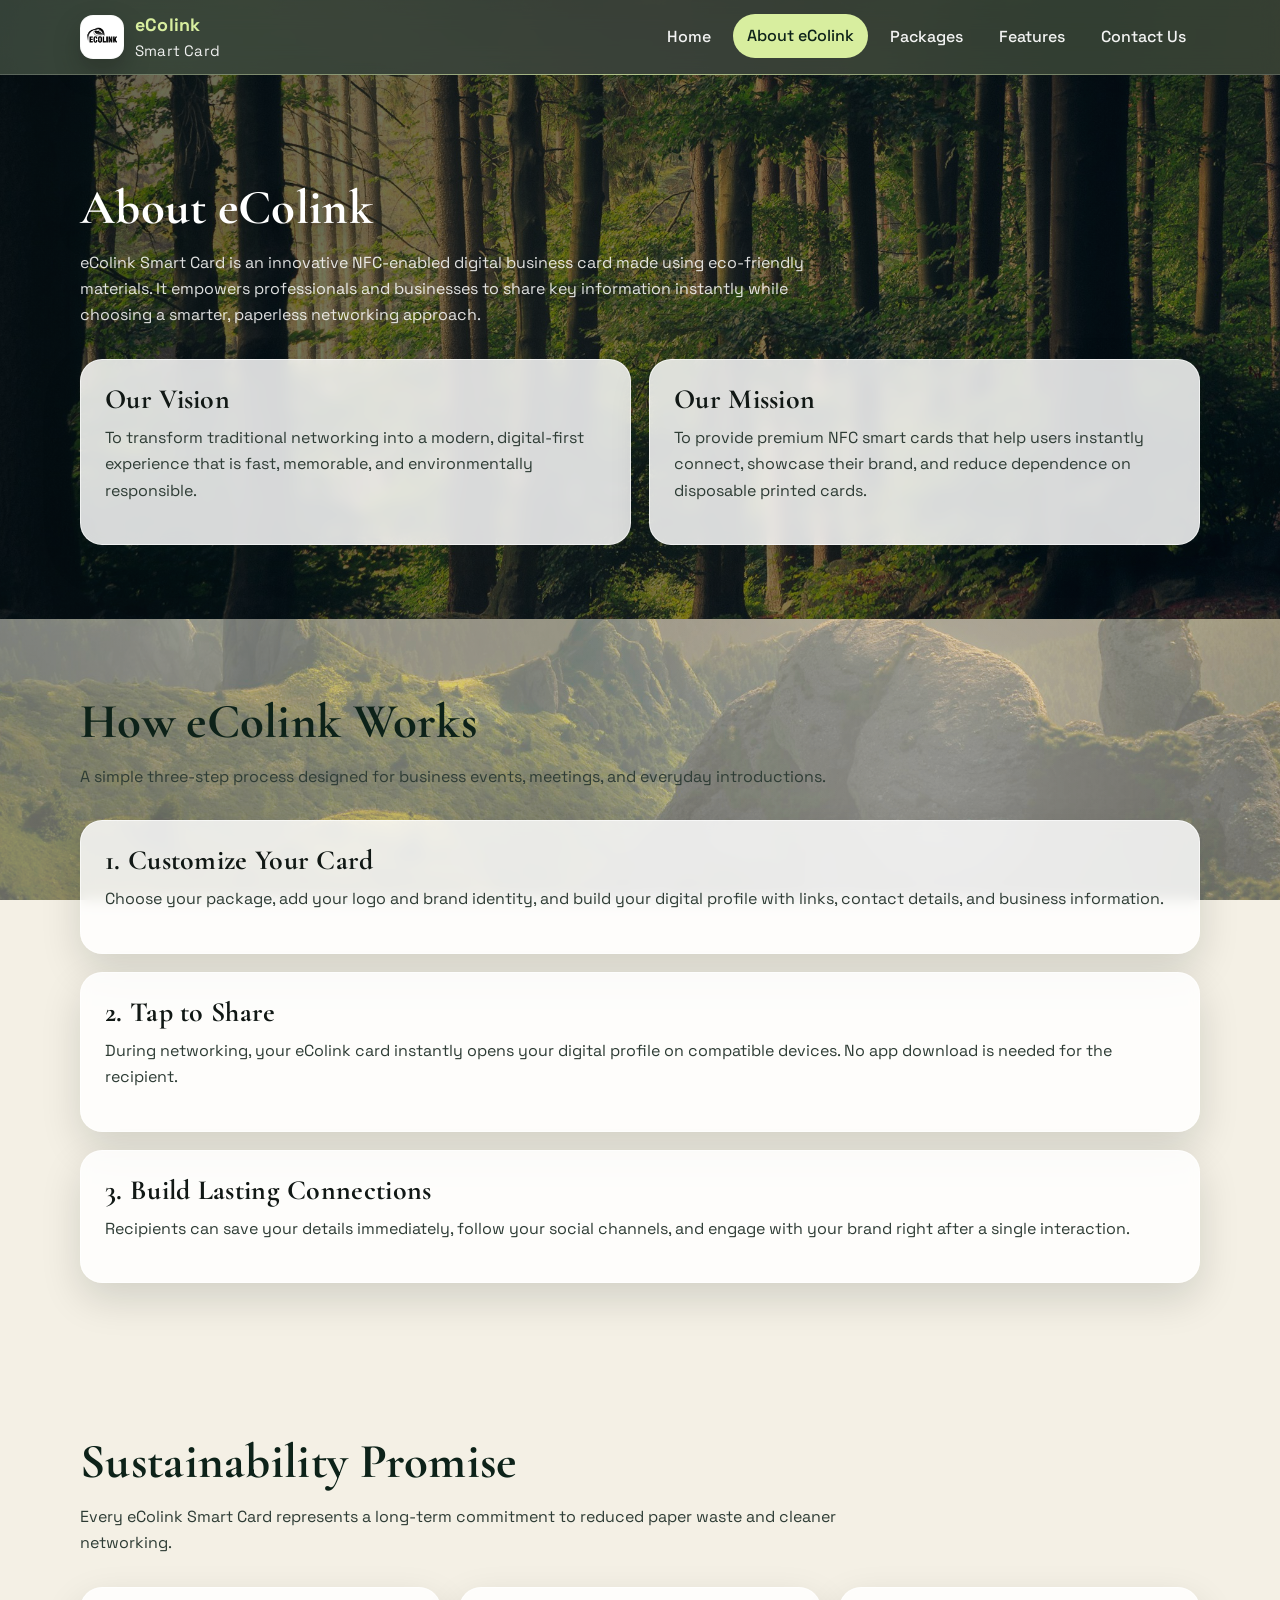
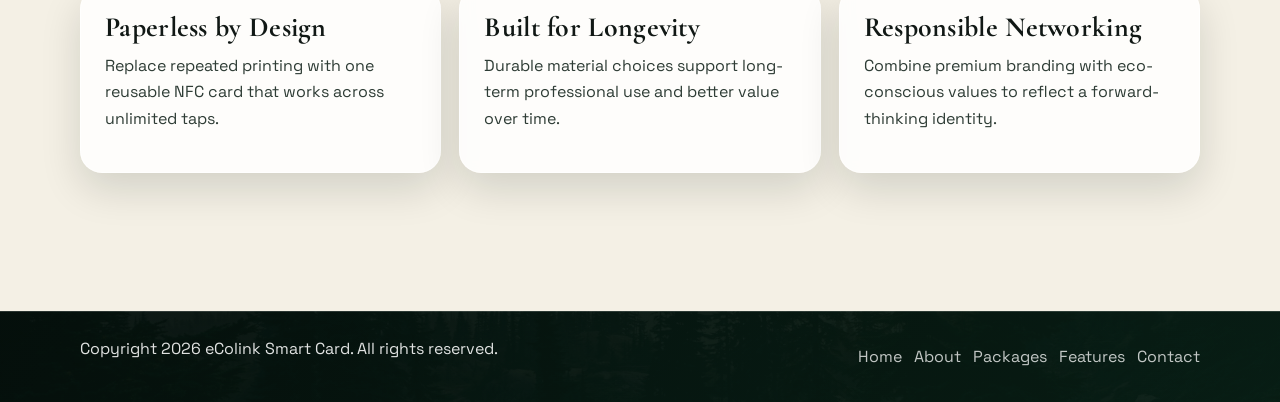
==== commit 1d2454b4: "Fix background image visibility and bust CSS cache" ====
--- a/about.html
+++ b/about.html
@@ -8,7 +8,7 @@
   <link rel="preconnect" href="https://fonts.googleapis.com">
   <link rel="preconnect" href="https://fonts.gstatic.com" crossorigin>
   <link href="https://fonts.googleapis.com/css2?family=Cormorant+Garamond:wght@500;600;700&family=Space+Grotesk:wght@400;500;600;700&display=swap" rel="stylesheet">
-  <link rel="stylesheet" href="styles.css">
+  <link rel="stylesheet" href="styles.css?v=20260422b">
   <script src="script.js" defer></script>
 </head>
 <body data-page="about">
--- a/styles.css
+++ b/styles.css
@@ -49,9 +49,9 @@
   inset: 0;
   z-index: -2;
   background:
-    linear-gradient(120deg, rgba(9, 20, 14, 0.54), rgba(9, 20, 14, 0.22)),
-    url("images/bg-body.jpg") center / cover no-repeat;
-  opacity: 0.35;
+    linear-gradient(120deg, rgba(9, 20, 14, 0.36), rgba(9, 20, 14, 0.12)),
+    url("images/bg-body.jpg") 50% 38% / cover no-repeat;
+  opacity: 0.58;
 }
 
 body::after {
@@ -217,8 +217,8 @@
   position: absolute;
   inset: 0;
   background:
-    linear-gradient(108deg, rgba(6, 16, 12, 0.9) 0%, rgba(6, 16, 12, 0.74) 46%, rgba(6, 16, 12, 0.45) 100%),
-    url("images/bg-hero.jpg") center / cover no-repeat;
+    linear-gradient(108deg, rgba(6, 16, 12, 0.72) 0%, rgba(6, 16, 12, 0.5) 46%, rgba(6, 16, 12, 0.25) 100%),
+    url("images/bg-hero.jpg") 50% 22% / cover no-repeat;
   transform: scale(1.02);
 }
 
@@ -227,8 +227,8 @@
   position: absolute;
   inset: 0;
   background:
-    radial-gradient(circle at 80% 8%, rgba(216, 238, 159, 0.44), transparent 28%),
-    radial-gradient(circle at 17% 85%, rgba(36, 98, 70, 0.38), transparent 32%);
+    radial-gradient(circle at 80% 8%, rgba(216, 238, 159, 0.28), transparent 28%),
+    radial-gradient(circle at 17% 85%, rgba(36, 98, 70, 0.24), transparent 32%);
   pointer-events: none;
 }
 
@@ -398,23 +398,27 @@
   content: "";
   position: absolute;
   inset: 0;
-  background: linear-gradient(115deg, rgba(7, 16, 12, 0.88), rgba(7, 16, 12, 0.68));
+  background: linear-gradient(115deg, rgba(7, 16, 12, 0.62), rgba(7, 16, 12, 0.42));
 }
 
 body[data-page="about"] .page-intro::before {
   background-image: url("images/bg-about.jpg");
+  background-position: 50% 44%;
 }
 
 body[data-page="features"] .page-intro::before {
   background-image: url("images/bg-features.jpg");
+  background-position: 50% 38%;
 }
 
 body[data-page="packages"] .page-intro::before {
   background-image: url("images/bg-packages.jpg");
+  background-position: 50% 40%;
 }
 
 body[data-page="contact"] .page-intro::before {
   background-image: url("images/bg-contact.jpg");
+  background-position: 50% 34%;
 }
 
 .page-intro > .container {
